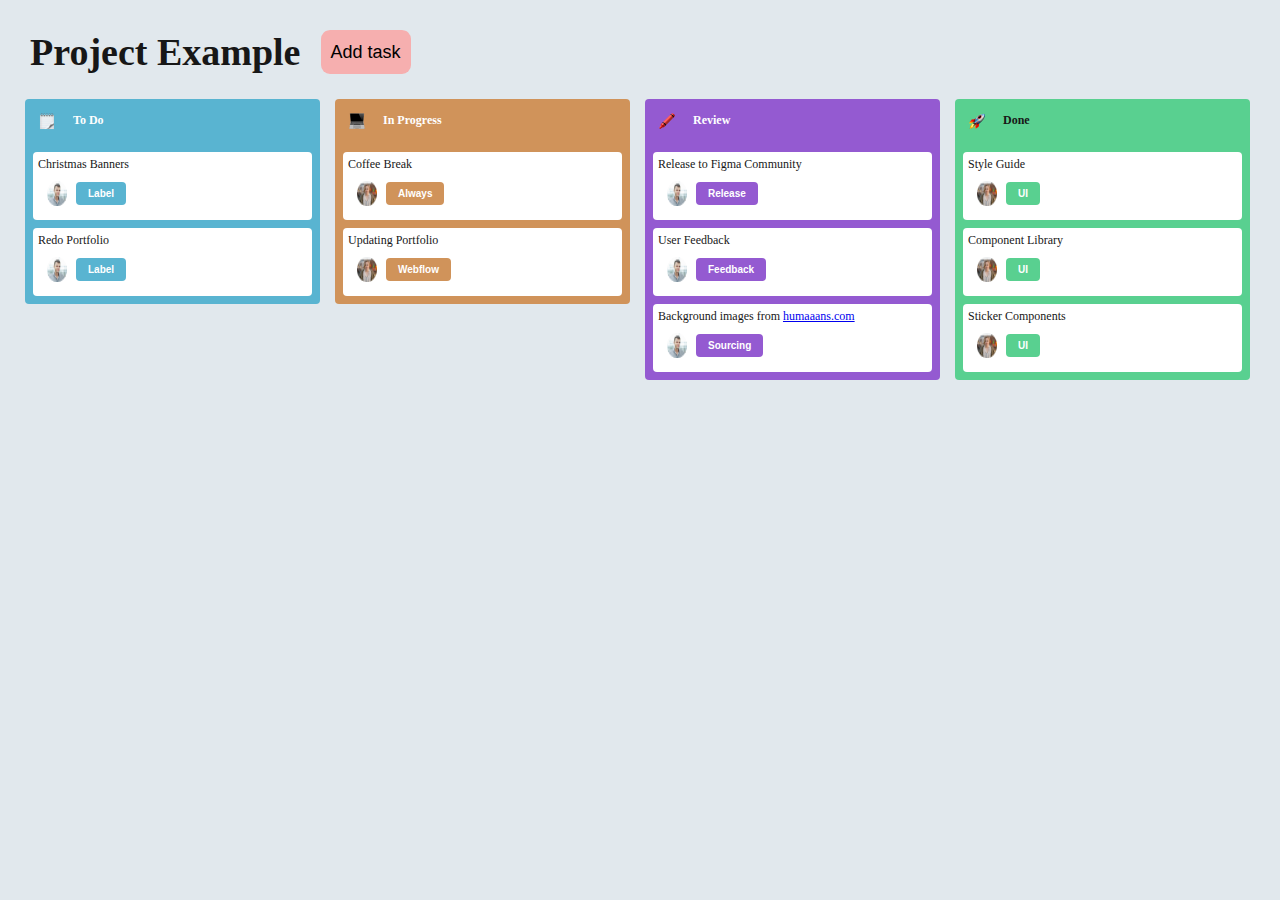
==== task_todo_js_2_local_storage/index.html @ 4dc22af0 "Add files via upload" ====
<!DOCTYPE html>
<html lang="en">
<head>
    <meta charset="UTF-8">
    <meta name="viewport" content="width=device-width, initial-scale=1.0">
    <title>kanban</title>
    <link rel="stylesheet" href="data.css">
</head>
<body>
    <div class="container">
        <div class="box">
            <div class="header_tag">
                <h1>Project Example</h1>
                
                <button id="button">Add task</button>
            </div>

            <div class="main_box">
                <div class="box_1">
                    <div class="todo">
                        <img src="./img_1.png" class="img"/>
                        <h3>To Do</h3>
                    </div>
                    <div class="todoList"></div>
                    <div class="banners" >
                        <h5 class="common_heading">Christmas Banners</h5>
                        <div class="label">
                            <img src="./Christmas_Banners.png" class="img_1"/>
                            <button class="common_button">Label</button>
                        </div>
                    </div>
                    <div class="banners">
                        <h5 class="common_heading">Redo Portfolio</h5>
                        <div class="label">
                            <img src="./Christmas_Banners.png" class="img_1"/>
                            <button class="common_button">Label</button>
                        </div>
                    </div>
                </div>
                <div class="box_2">
                    <div class="todo">
                        <img src="./img_2.png" class="img"/>
                        <h3>In Progress</h3>
                    </div>
                    <div class="banners">
                        <h5 class="common_heading">Coffee Break</h5>
                        <div class="always">
                            <img src="./Female.png" class="img_1"/>
                            <button class="common_button">Always</button>
                        </div>
                    </div>
                    <div class="banners">
                        <h5 class="common_heading">Updating Portfolio</h5>
                        <div class="always">
                            <img src="./Female.png" class="img_1"/>
                            <button class="common_button">Webflow</button>
                        </div>
                    </div>
                </div>
                <div class="box_3">
                    <div class="todo">
                        <img src="./img_3.png" class="img"/>
                        <h3>Review</h3>
                    </div>
                    <div class="banners">
                        <h5>Release to Figma Community</h5>
                        <div class="feedback">
                            <img src="./Christmas_Banners.png" class="img_1"/>
                            <button class="common_button">Release</button>
                        </div>
                    </div>
                    <div class="banners">
                        <h5>User Feedback</h5>
                        <div class="feedback">
                            <img src="./Christmas_Banners.png" class="img_1"/>
                            <button class="common_button">Feedback</button>
                        </div>
                    </div>
                    <div class="banners">
                        <h5>Background images from <a href="humaaans.com">humaaans.com</a></h5>
                        <div class="feedback">
                            <img src="./Christmas_Banners.png" class="img_1"/>
                            <button class="common_button">Sourcing</button>
                        </div>
                    </div>
                </div>
                <div class="box_4">
                    <div class="todo doneList">
                        <img src="./img_4.png" class="img"/>
                        <h3 id="completed">Done</h3>
                    </div>
                    <div class="banners">
                        <h5 >Style Guide</h5>
                        <div class="done">
                            <img src="./Female.png" class="img_1"/>
                            <button class="common_button">UI</button>
                        </div>
                    </div>
                    <div class="banners">
                        <h5>Component Library</h5>
                        <div class="done">
                            <img src="./Female.png" class="img_1"/>
                            <button class="common_button">UI</button>
                        </div>
                    </div>
                    <div class="banners">
                        <h5>Sticker Components    </h5>
                        <div class="done">
                            <img src="./Female.png" class="img_1"/>
                            <button class="common_button">UI</button>
                        </div>
                    </div>
                </div>
            </div>
        </div>
    </div>
    <div class="popup">
        <div class="popup_content">
            <div class="popuphead">
            <h1>Add TODO</h1>
            <button id="close">X</button>
            </div>
            <div class="dataformgroup">
                <input type="text" name="title" value="" placeholder="title" id="title"> 
            </div>
            <div class="dataformgroup">
                <input type="text" name="description" value="" placeholder="description" id="description">
            </div>
            <div class="dataformgroup"> 
                <input type="date" id="date" name="date"> 
            </div>
            <div class="formGroup">
                <input type="radio" name="priority" checked id="low" />
                <label for="low">Low</label>
                <input type="radio" name="priority" id="medium" />
                <label for="medium">Medium</label> 
                <input type="radio" name="priority" checked id="high" />
                <label for="high">High</label>
            </div>
            <button class="submit popup_button">Submit</button>
        </div>
    </div>



    <script src="./script.js" ></script>
</body>
</html>
---- task_todo_js_2_local_storage/data.css ----
* {
    margin: 0;
    padding: 0;
    box-sizing: border-box;
    }
.container{
    background-color:#E1E8ED;
    border: none;
    height: 100vh;
    
}
.box{
    padding:20px;
    
}
.header_tag{
display: flex;
}
.header_tag h1{
    font-style: Avenir Next;
    font-weight: 700;
    font-size: 38px;
    margin: 10px;
    color:#171717;
    margin-bottom: 20px;
}
.header_tag button{
    border-radius: 9px;
    border: none;
    background-color: #F6AFAF;
    padding: 10px;
    margin: 10px;
    font-style: Avenir Next;
    font-weight: 400;
    font-size: 18px;
    color: #000000;
    margin-bottom: 20px;
}
.box_1{
    background-color:#59B4D1;
    border-radius: 4px;
    border: none;
    flex-basis: 25%;
    margin:5px;
    align-self: flex-start;
    margin-right: 10px;
}
.todo{
    display: flex;
}
.main_box{
    display: flex;
    
}
.todo h3{
    color:#FFFFFF;
    font-style: Avenir Next;
    font-weight: 700;
    font-size: 12px;
    padding: 4px;
    margin:10px;
    margin-left: 0px;
}
.todo img{
    margin:10px;
    padding: 4px;

}
.banners{
    background-color: #FFFFFF;
    border-radius: 4px;
    border: none;
    margin: 8px;
    padding: 5px;
    
}
.banners h5{
    font-style: Avenir Next;
    font-weight: 500;
    font-size: 12px;
    color: #171717;
}
.label{
    display: flex;

}
.common_button{
    margin: 10px;
    margin-left: 0px;
    padding:6px 12px 6px 12px;
    border-radius: 4px;
    border: none;
    color: #FFFFFF;
    background-color: #59B4D1;
    font-style: Avenir Next;
    font-weight: 700;
    font-size: 10px;

}
.img_1{
    margin: 5px;
    padding:4px;
}

.box_2{
    background-color:#D0935A;
    border-radius: 4px;
    border: none;
    flex-basis: 25%;
    margin:5px;
    align-self: flex-start;
    margin-right: 10px;
}

.always{
    display: flex;

}
.always button{
    margin: 10px;
    margin-left: 0px;
    padding:6px 12px 6px 12px;
    border-radius: 4px;
    border: none;
    color: #FFFFFF;
    background-color: #D0935A;
    font-style: Avenir Next;
    font-weight: 700;
    font-size: 10px;
}
.box_3{
    background-color:#945AD1;
    border-radius: 4px;
    border: none;
    flex-basis: 25%;
    margin:5px;
    height: auto;
    align-self: flex-start;
    margin-right: 10px;
}

.feedback{
    display: flex;

}
.feedback button{
    margin: 10px;
    margin-left: 0px;
    padding:6px 12px 6px 12px;
    border-radius: 4px;
    border: none;
    color: #FFFFFF;
    background-color: #945AD1;
    font-style: Avenir Next;
    font-weight: 700;
    font-size: 10px;

}

.box_4{
    background-color:#59D090;
    border-radius: 4px;
    border: none;
    flex-basis: 25%;
    margin:5px;
    height: auto;
    align-self: flex-start;
    margin-right: 10px;
    
}

.done{
    display: flex;

}
.done button{
    margin: 10px;
    margin-left: 0px;
    padding:6px 12px 6px 12px;
    border-radius: 4px;
    border: none;
    color: #FFFFFF;
    background-color: #59D090;
    font-style: Avenir Next;
    font-weight: 700;
    font-size: 10px;

}
#completed{
    color:#171717;
}

@media only screen and (max-width: 700px) 
    {
.main_box{
   display: block;
}

.box_1{
    flex-basis: 100%;
    overflow: auto;
}
.box_2{
    flex-basis: 100%;
    overflow: auto;
}
.box_3{
    flex-basis: 100%;
    overflow: auto;
}
.box_4{
    flex-basis: 100%;
    overflow: auto;
}
.container{
    height: auto;
}
    }

.popup{
    background-color: rgb(0 0 0 / 43%);
    position:absolute;
    width:100%;
    height:100vh;
    top:0;
    display: none;
    justify-content: center;
    align-items: center;
}
.popup_content{
    background-color:rgb(238, 145, 232);
    padding: 20px;
    border-radius: 5px;
    position:relative;
    width:50%;
}
.popuphead{
    display: flex;
    justify-content: space-between;
}
.popuphead h1{
    font-weight: 700;
    font-size: 30px;
    margin-bottom: 10px;
    margin-right: 20px;
}

.dataformgroup{
    padding:2px;
    margin-bottom: 5px;
}
.formGroup{
    margin:2px;
    margin-bottom: 10px;
}
.popup_content button{
    border-radius: 3px;
    border: none;
    padding: 5px;
    background-color: rgb(39, 84, 233);
    color: #000000;
    margin-bottom: 10px;
}
.popuphead button{
    margin-bottom: 10px;
    margin-left: 20px;
    padding: 1px 8px 1px 8px;
    background-color: red;
    border: none;
    font-size: 12px;
    font-weight: 500;
    border-radius: 3px;
}
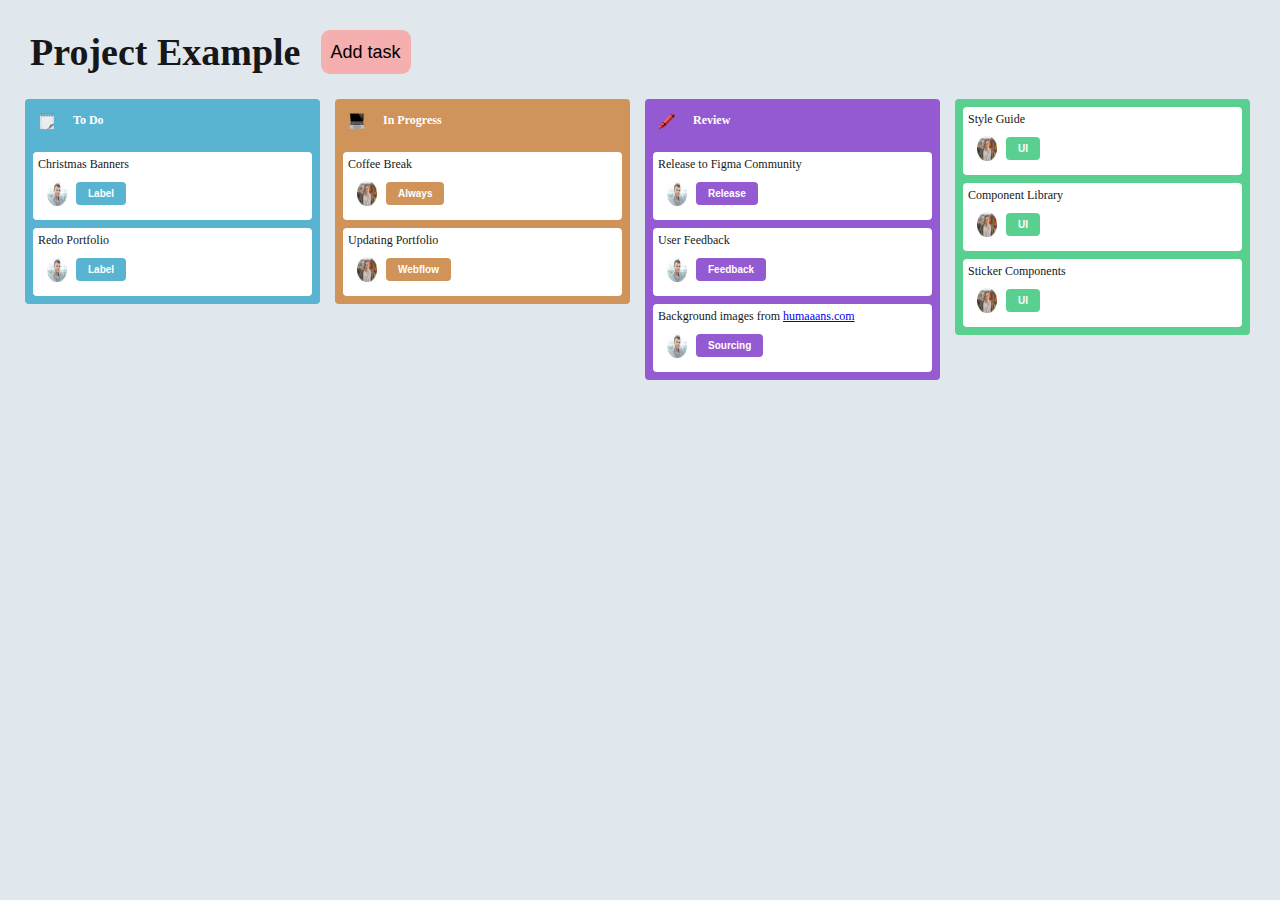
==== commit 5cc075ef: "Add files via upload" ====
--- a/task_todo_js_2_local_storage/index.html
+++ b/task_todo_js_2_local_storage/index.html
@@ -42,6 +42,7 @@
                         <img src="./img_2.png" class="img"/>
                         <h3>In Progress</h3>
                     </div>
+                    <div class="inprogress "></div>
                     <div class="banners">
                         <h5 class="common_heading">Coffee Break</h5>
                         <div class="always">
@@ -62,6 +63,7 @@
                         <img src="./img_3.png" class="img"/>
                         <h3>Review</h3>
                     </div>
+                    <div class="Review "></div>
                     <div class="banners">
                         <h5>Release to Figma Community</h5>
                         <div class="feedback">
